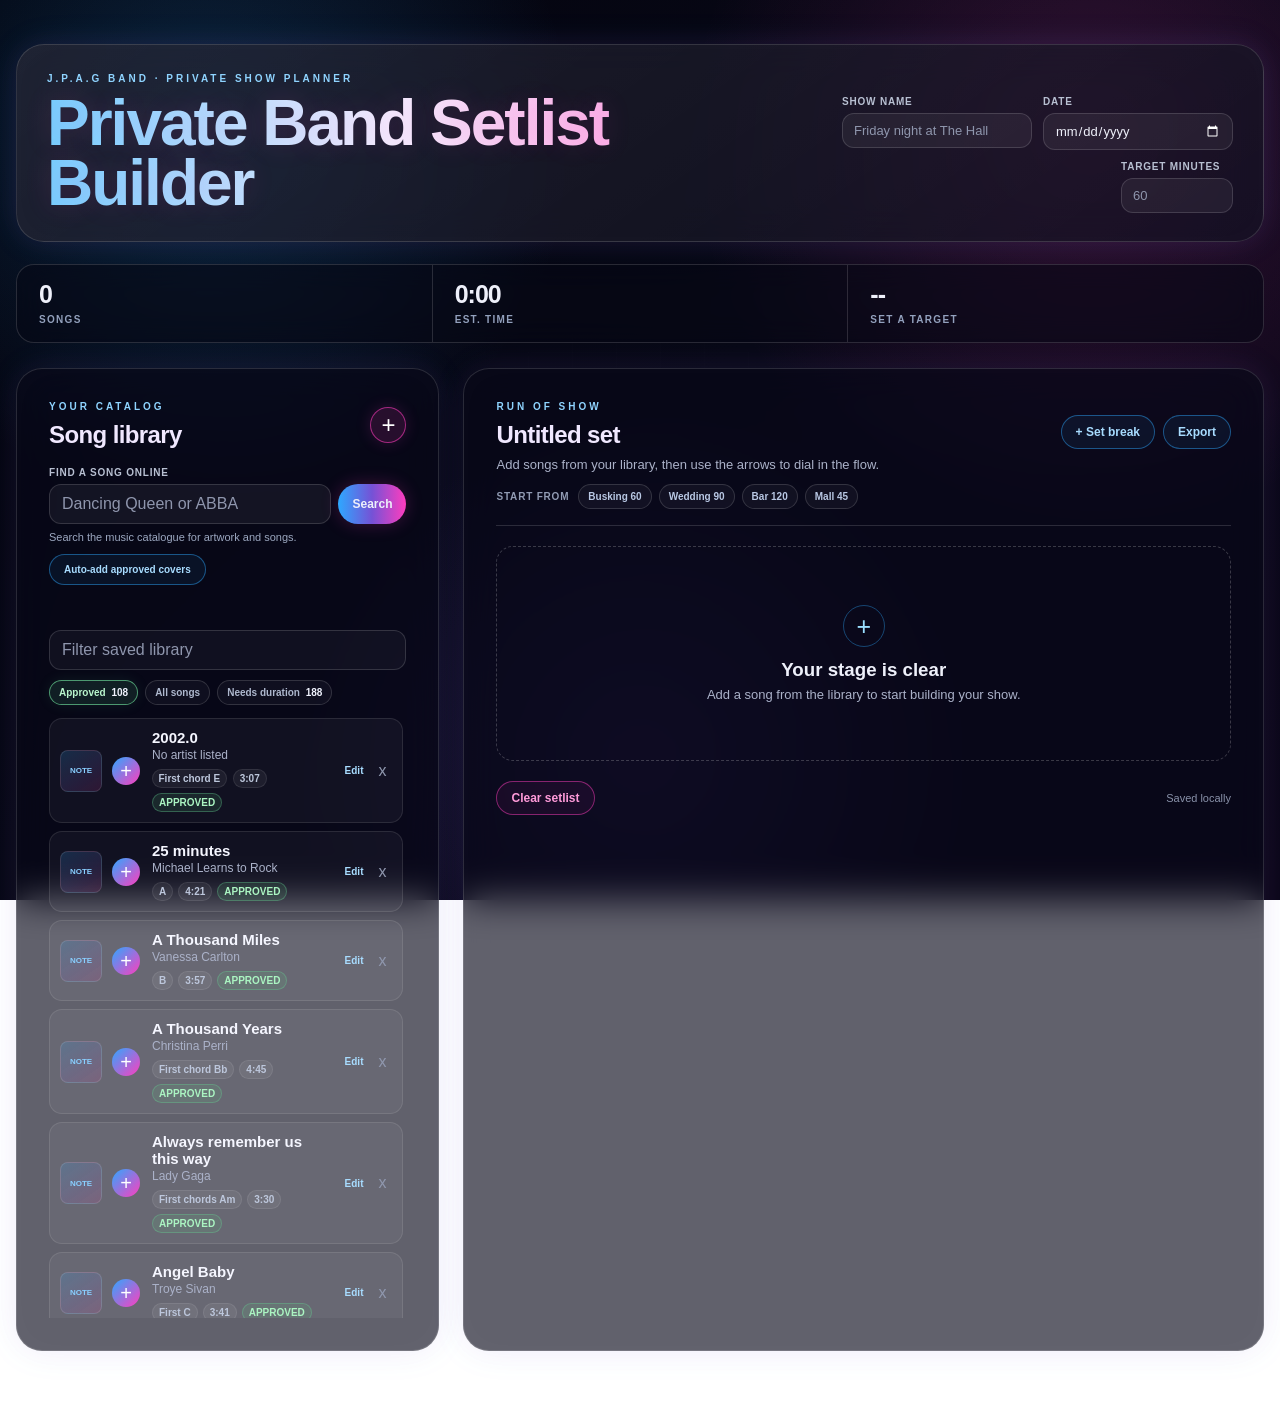
==== band-setlist.html @ da2206f4 "Add private band setlist builder" ====
<!doctype html>
<html lang="en">
  <head>
    <meta charset="UTF-8" />
    <meta name="viewport" content="width=device-width, initial-scale=1.0" />
    <meta name="theme-color" content="#11120f" />
    <title>Private Band Setlist Builder</title>
    <link rel="stylesheet" href="band-setlist.css" />
  </head>
  <body>
    <main class="app-shell">
      <header class="topbar">
        <div>
          <p class="eyebrow">J.P.A.G BAND · PRIVATE SHOW PLANNER</p>
          <h1>Private Band Setlist Builder</h1>
        </div>
        <div class="show-details">
          <label>Show name <input id="show-name" type="text" placeholder="Friday night at The Hall" /></label>
          <label>Date <input id="show-date" type="date" /></label>
          <label>Target minutes <input id="target-minutes" type="number" min="1" max="600" placeholder="60" /></label>
        </div>
      </header>

      <section class="stats" aria-label="Setlist summary">
        <div><span id="song-count">0</span><small>SONGS</small></div>
        <div><span id="total-time">0:00</span><small>EST. TIME</small></div>
        <div><span id="time-remaining">--</span><small id="time-remaining-label">TIME LEFT</small></div>
      </section>

      <div class="workspace">
        <aside class="library-panel">
          <div class="panel-heading">
            <div><p class="eyebrow">YOUR CATALOG</p><h2>Song library</h2></div>
            <button id="open-song-form" class="circle-button" title="Add a song" aria-label="Add a song">+</button>
          </div>
          <div id="song-form" class="song-form" hidden>
            <input id="song-title" type="text" placeholder="Song title *" />
            <div class="form-row">
              <input id="song-artist" type="text" placeholder="Artist" />
              <input id="song-key" type="text" placeholder="Key" maxlength="4" />
            </div>
            <div class="form-row">
              <input id="song-duration" type="text" placeholder="Duration (3:45)" inputmode="numeric" />
              <input id="song-tempo" type="number" placeholder="BPM" min="1" max="400" />
            </div>
            <input id="song-performer" type="text" placeholder="Performer (Jazz, Gerald, duet...)" />
            <textarea id="song-notes" placeholder="Notes, capo, cues..." rows="2"></textarea>
            <div class="form-actions"><button id="cancel-song" class="text-button">Cancel</button><button id="save-song" class="primary-button">Add song</button></div>
          </div>
          <form id="catalogue-search-form" class="catalogue-search" role="search">
            <label for="catalogue-search">Find a song online</label>
            <div><input id="catalogue-search" type="search" placeholder="Dancing Queen or ABBA" autocomplete="off" /><button class="primary-button" type="submit">Search</button></div>
          </form>
          <p id="catalogue-status" class="catalogue-status" aria-live="polite">Search the music catalogue for artwork and songs.</p>
          <button id="auto-artwork" class="secondary-button auto-artwork-button" type="button">Auto-add approved covers</button>
          <p id="artwork-status" class="catalogue-status" aria-live="polite"></p>
          <div id="catalogue-results" class="catalogue-results" aria-live="polite"></div>
          <div class="search-wrap"><input id="library-search" type="search" placeholder="Filter saved library" /></div>
          <div class="library-filters" aria-label="Song library filters">
            <button id="show-approved" class="filter-button is-active" aria-pressed="true">Approved <span id="approved-count"></span></button>
            <button id="show-all" class="filter-button" aria-pressed="false">All songs</button>
            <button id="show-missing-duration" class="filter-button" aria-pressed="false">Needs duration <span id="missing-duration-count"></span></button>
          </div>
          <div id="song-library" class="song-library" aria-live="polite"></div>
        </aside>

        <section class="setlist-panel">
          <div class="panel-heading setlist-heading">
            <div><p class="eyebrow">RUN OF SHOW</p><h2 id="setlist-title">Untitled set</h2></div>
            <div class="heading-actions">
              <button id="add-break" class="secondary-button">+ Set break</button>
              <button id="export-setlist" class="secondary-button">Export</button>
            </div>
          </div>
          <p class="instruction">Add songs from your library, then use the arrows to dial in the flow.</p>
          <div class="template-bar" aria-label="Show templates">
            <span>Start from</span>
            <button class="template-button" data-template="busking">Busking 60</button>
            <button class="template-button" data-template="wedding">Wedding 90</button>
            <button class="template-button" data-template="bar">Bar 120</button>
            <button class="template-button" data-template="mall">Mall 45</button>
          </div>
          <ol id="setlist" class="setlist" aria-live="polite"></ol>
          <div id="empty-setlist" class="empty-setlist">
            <div class="empty-mark">+</div>
            <h3>Your stage is clear</h3>
            <p>Add a song from the library to start building your show.</p>
          </div>
          <footer class="setlist-footer">
            <button id="clear-setlist" class="danger-button">Clear setlist</button>
            <p id="autosave-status">Saved locally</p>
          </footer>
        </section>
      </div>
    </main>
    <template id="song-card-template">
      <article class="song-card">
        <div class="song-artwork"><img alt="" hidden /><span aria-hidden="true">NOTE</span></div>
        <button class="add-song" title="Add to setlist" aria-label="Add to setlist">+</button>
        <div class="song-info"><h3></h3><p class="artist"></p><div class="song-meta"></div><button class="duration-button" hidden>Add duration</button></div>
        <div class="song-card-actions"><button class="edit-song" title="Edit song" aria-label="Edit song">Edit</button><button class="delete-song" title="Delete song" aria-label="Delete song">x</button></div>
      </article>
    </template>
    <script src="band-songs-data.js"></script>
    <script src="band-setlist.js"></script>
  </body>
</html>
---- band-setlist.css ----
:root { --bg:#060711; --surface:rgba(8,9,25,.64); --surface-soft:rgba(255,255,255,.055); --text:#eef0fa; --muted:#abb2c9; --line:rgba(255,255,255,.14); --blue:#2ea8ff; --cyan:#68cfff; --pink:#ff3dbe; --violet:#7552d6; }
* { box-sizing:border-box; }
body { min-height:100vh; margin:0; overflow-x:hidden; color:var(--text); background:radial-gradient(circle at 16% 15%,rgba(46,168,255,.2),transparent 28%),radial-gradient(circle at 85% 15%,rgba(255,61,190,.17),transparent 30%),radial-gradient(circle at 50% 84%,rgba(117,82,214,.16),transparent 34%),linear-gradient(135deg,#02030d,#080816 50%,#0c0618); background-attachment:fixed; font-family:Inter,Arial,Helvetica,sans-serif; }
body::before { position:fixed; inset:0; z-index:-1; content:""; pointer-events:none; opacity:.4; background-image:linear-gradient(rgba(255,255,255,.025) 1px,transparent 1px),linear-gradient(90deg,rgba(255,255,255,.025) 1px,transparent 1px); background-size:44px 44px; mask-image:radial-gradient(circle at center,black,transparent 75%); }
button,input,textarea { font:inherit; } button { cursor:pointer; } input,textarea { width:100%; border:1px solid var(--line); border-radius:12px; padding:10px 12px; color:var(--text); background:rgba(255,255,255,.055); outline:none; } input::placeholder,textarea::placeholder { color:#8f96ad; } input:focus,textarea:focus { border-color:var(--cyan); box-shadow:0 0 0 3px rgba(46,168,255,.14); } input[type="date"] { color-scheme:dark; }
.app-shell { width:min(1280px,calc(100% - 32px)); min-height:100vh; margin:auto; padding:44px 0 52px; }.topbar { display:flex; justify-content:space-between; align-items:end; gap:26px; padding:28px 30px; border:1px solid var(--line); border-radius:28px; background:linear-gradient(145deg,rgba(255,255,255,.09),rgba(255,255,255,.025)),var(--surface); box-shadow:0 0 34px rgba(46,168,255,.1),0 0 28px rgba(255,61,190,.07),inset 0 0 32px rgba(255,255,255,.018); backdrop-filter:blur(18px); }
.eyebrow { margin:0 0 9px; color:#8fd4ff; font-size:10px; font-weight:700; letter-spacing:3px; text-transform:uppercase; } h1,h2,h3,p { margin-top:0; } h1 { margin-bottom:0; font-size:clamp(38px,5vw,66px); line-height:.94; letter-spacing:-2px; background:linear-gradient(90deg,#73d0ff,#f2efff 49%,#ff8ad8); -webkit-background-clip:text; color:transparent; text-shadow:0 0 28px rgba(255,61,190,.14); } h2 { margin:0; color:#f0e8ff; font-size:24px; letter-spacing:-.6px; } h3 { margin-bottom:3px; }
.show-details { display:flex; flex-wrap:wrap; justify-content:end; gap:11px; } label { color:#b8c0d2; font-size:10px; font-weight:700; letter-spacing:.08em; text-transform:uppercase; } .show-details input { display:block; width:190px; margin-top:6px; padding:9px 11px; font-size:13px; font-weight:400; letter-spacing:normal; text-transform:none; } .show-details #target-minutes { width:112px; }
.stats { display:flex; margin:22px 0 25px; overflow:hidden; border:1px solid var(--line); border-radius:18px; background:rgba(7,8,21,.54); box-shadow:inset 0 0 24px rgba(255,255,255,.012); backdrop-filter:blur(14px); }.stats div { flex:1; padding:15px 22px; border-right:1px solid var(--line); }.stats div:last-child { border:0; }.stats span { display:block; font-size:25px; font-weight:800; letter-spacing:-1px; }.stats small { color:#93a1bd; font-size:10px; font-weight:700; letter-spacing:.13em; }
.workspace { display:grid; grid-template-columns:minmax(290px,.82fr) minmax(0,1.55fr); gap:24px; }.library-panel,.setlist-panel { padding:clamp(20px,3vw,32px); border:1px solid var(--line); border-radius:26px; background:var(--surface); box-shadow:0 0 36px rgba(46,168,255,.08),0 0 36px rgba(255,61,190,.06),inset 0 0 34px rgba(255,255,255,.018); backdrop-filter:blur(18px); }.panel-heading { display:flex; justify-content:space-between; align-items:center; gap:16px; margin-bottom:18px; }.circle-button { display:grid; width:36px; height:36px; place-items:center; border:1px solid rgba(255,61,190,.58); border-radius:50%; color:#fff; background:rgba(255,61,190,.13); box-shadow:0 0 16px rgba(255,61,190,.16); font-size:24px; }.circle-button:hover { background:rgba(255,61,190,.28); }
.song-form { margin-bottom:15px; padding:13px; border:1px solid rgba(46,168,255,.18); border-radius:15px; background:rgba(2,4,14,.42); }.song-form input,.song-form textarea { margin-bottom:8px; }.form-row { display:flex; gap:8px; }.form-row input { min-width:0; }.form-row input:last-child { max-width:92px; }.form-actions { display:flex; justify-content:end; gap:9px; }.primary-button,.secondary-button,.danger-button,.text-button { border:1px solid var(--line); border-radius:999px; padding:9px 14px; color:var(--text); background:transparent; font-size:12px; font-weight:700; transition:transform .2s ease,box-shadow .2s ease,border-color .2s ease; }.primary-button { border:0; background:linear-gradient(90deg,var(--blue),var(--violet),var(--pink)); box-shadow:0 0 18px rgba(255,61,190,.22); }.secondary-button { border-color:rgba(46,168,255,.45); color:#a8dcff; background:rgba(46,168,255,.07); }.danger-button { border-color:rgba(255,61,190,.48); color:#ff9bda; background:rgba(255,61,190,.06); }.text-button { border:0; color:#b8c0d2; }.primary-button:hover,.secondary-button:hover,.danger-button:hover { transform:translateY(-2px); box-shadow:0 0 20px rgba(46,168,255,.22); }
.catalogue-search { margin-bottom:7px; }.catalogue-search label { display:block; margin-bottom:6px; }.catalogue-search>div { display:flex; gap:7px; }.catalogue-search .primary-button { flex:0 0 auto; }.catalogue-status { min-height:16px; margin:0 0 9px; color:#9ca8c0; font-size:11px; }.auto-artwork-button { margin:-2px 0 7px; font-size:10px; }.catalogue-results { display:flex; flex-direction:column; gap:7px; margin-bottom:13px; }.catalogue-result { display:grid; grid-template-columns:42px 1fr auto; align-items:center; gap:9px; padding:8px; border:1px solid rgba(46,168,255,.2); border-radius:12px; background:rgba(46,168,255,.055); }.catalogue-result h3 { margin:0; font-size:13px; }.catalogue-result p { margin:2px 0 0; color:#aeb8cf; font-size:11px; }.catalogue-result button { border:1px solid rgba(255,61,190,.45); border-radius:999px; padding:6px 8px; color:#ffc0e6; background:rgba(255,61,190,.08); font-size:10px; font-weight:700; }.search-wrap { margin-bottom:12px; }.search-wrap input { background:rgba(255,255,255,.04); }.song-library { display:flex; flex-direction:column; gap:8px; max-height:600px; overflow:auto; padding-right:3px; }.song-card { display:grid; grid-template-columns:42px 30px 1fr auto; gap:10px; align-items:center; padding:10px; border:1px solid rgba(255,255,255,.1); border-radius:13px; background:rgba(255,255,255,.045); transition:border-color .2s ease,background .2s ease; }.song-card[draggable="true"] { cursor:grab; }.song-card.is-dragging { opacity:.42; }.song-card:hover { border-color:rgba(46,168,255,.48); background:rgba(46,168,255,.07); }.song-artwork { display:grid; width:42px; height:42px; place-items:center; overflow:hidden; border:1px solid rgba(255,255,255,.12); border-radius:8px; color:#89cfff; background:linear-gradient(145deg,rgba(46,168,255,.18),rgba(255,61,190,.12)); font-size:8px; font-weight:800; }.song-artwork img { width:100%; height:100%; object-fit:cover; }.song-card h3 { margin:0; color:#f5f6ff; font-size:15px; }.song-card p { margin:2px 0 0; color:var(--muted); font-size:12px; }.add-song { width:28px; height:28px; border:0; border-radius:50%; color:#fff; background:linear-gradient(135deg,var(--blue),var(--pink)); font-size:20px; line-height:1; }.song-card-actions { display:flex; align-items:center; gap:3px; }.edit-song,.delete-song { border:0; color:#9098af; background:none; }.edit-song { color:#a8dcff; font-size:10px; font-weight:700; }.delete-song:hover { color:#ff8dd2; }.song-meta,.item-tags { display:flex; flex-wrap:wrap; gap:5px; margin-top:7px; color:#bdc7dc; font-size:10px; font-weight:700; }.song-meta span,.item-tags span { padding:3px 6px; border:1px solid rgba(255,255,255,.09); border-radius:999px; background:rgba(255,255,255,.055); }
.library-filters { display:flex; flex-wrap:wrap; gap:7px; margin:-2px 0 13px; }.filter-button { border:1px solid rgba(255,255,255,.14); border-radius:999px; padding:6px 9px; color:#aeb8ce; background:rgba(255,255,255,.035); font-size:10px; font-weight:700; }.filter-button span { margin-left:3px; color:#f1f4ff; }.filter-button.is-active { border-color:rgba(105,213,149,.68); color:#b9f6cd; background:rgba(91,205,130,.12); box-shadow:0 0 14px rgba(91,205,130,.1); }.approved-tag { border-color:rgba(105,213,149,.35)!important; color:#abf5c2; background:rgba(91,205,130,.12)!important; }.duration-button { margin-top:7px; border:1px solid rgba(255,61,190,.42); border-radius:999px; padding:4px 7px; color:#ffacd9; background:rgba(255,61,190,.07); font-size:10px; font-weight:700; }
.setlist-heading { align-items:end; margin-bottom:8px; }.heading-actions { display:flex; flex-wrap:wrap; justify-content:end; gap:8px; }.instruction { margin-bottom:12px; color:var(--muted); font-size:13px; }.template-bar { display:flex; flex-wrap:wrap; align-items:center; gap:7px; margin-bottom:16px; }.template-bar span { margin-right:2px; color:#919bb3; font-size:10px; font-weight:700; letter-spacing:.08em; text-transform:uppercase; }.template-button { border:1px solid rgba(255,255,255,.14); border-radius:999px; padding:6px 9px; color:#b9c8e4; background:rgba(255,255,255,.04); font-size:10px; font-weight:700; }.template-button:hover { border-color:rgba(46,168,255,.6); color:#fff; }.setlist { margin:0; padding:0; list-style:none; border-top:1px solid rgba(255,255,255,.14); }.set-item { display:grid; grid-template-columns:42px 1fr auto; align-items:center; gap:14px; min-height:73px; padding:12px 0; border-bottom:1px solid rgba(255,255,255,.1); }.set-item[draggable="true"],.break-item[draggable="true"] { cursor:grab; }.set-item.is-dragging,.break-item.is-dragging { opacity:.42; }.set-item.is-drag-over,.break-item.is-drag-over { border-top:2px solid var(--cyan); }.track-number { color:#8fd4ff; font-size:12px; font-weight:800; text-align:center; }.set-item h3 { margin:0; color:#f7f7ff; font-size:17px; }.set-item p { margin:3px 0 0; color:var(--muted); font-size:13px; }.set-notes { color:#aeb6ca!important; font-size:11px!important; font-style:italic; }.item-actions { display:flex; align-items:center; gap:4px; }.drag-handle { padding:5px 4px; color:#9badc8; font-size:8px; font-weight:800; letter-spacing:.08em; user-select:none; }.item-actions button { width:30px; height:30px; border:1px solid rgba(255,255,255,.15); border-radius:9px; color:#cdd5e8; background:rgba(255,255,255,.04); }.item-actions button:hover { border-color:var(--cyan); color:#fff; }.item-actions .remove { color:#ff91d3; border-color:rgba(255,61,190,.3); }.break-item { display:flex; align-items:center; gap:12px; padding:12px 0; color:#cfb9e7; font-size:10px; font-weight:800; letter-spacing:.16em; }.break-item::before,.break-item::after { height:1px; flex:1; content:""; background:linear-gradient(90deg,transparent,rgba(117,82,214,.7),transparent); }.break-item button { border:0; color:#a8afc1; background:none; }.empty-setlist { margin:20px 0; padding:58px 20px; border:1px dashed rgba(255,255,255,.2); border-radius:17px; text-align:center; color:var(--muted); }.empty-setlist.is-drag-over { border-color:var(--cyan); background:rgba(46,168,255,.08); }.empty-setlist h3 { margin-bottom:6px; color:#eef0fa; }.empty-setlist p { margin-bottom:0; font-size:13px; }.empty-mark { display:grid; width:42px; height:42px; place-items:center; margin:0 auto 12px; border:1px solid rgba(46,168,255,.38); border-radius:50%; color:#9adfff; font-size:25px; }.setlist-footer { display:flex; justify-content:space-between; align-items:center; margin-top:18px; }.setlist-footer p { margin:0; color:#8992a9; font-size:11px; }.is-over { color:#ff9bda!important; }
@media (max-width:860px) { .app-shell { width:min(100% - 28px,1280px); padding-top:25px; }.topbar { align-items:start; flex-direction:column; }.show-details { justify-content:start; }.workspace { grid-template-columns:1fr; }.song-library { max-height:300px; } }
@media (max-width:560px) { .topbar,.library-panel,.setlist-panel { padding:20px; border-radius:21px; }.stats div { padding:12px 11px; }.stats span { font-size:20px; }.setlist-heading { align-items:start; flex-direction:column; }.heading-actions { justify-content:start; }.show-details input { width:min(100%,230px); }.set-item { grid-template-columns:31px 1fr; }.item-actions { grid-column:2; }.setlist-footer { align-items:start; flex-direction:column; gap:13px; } }
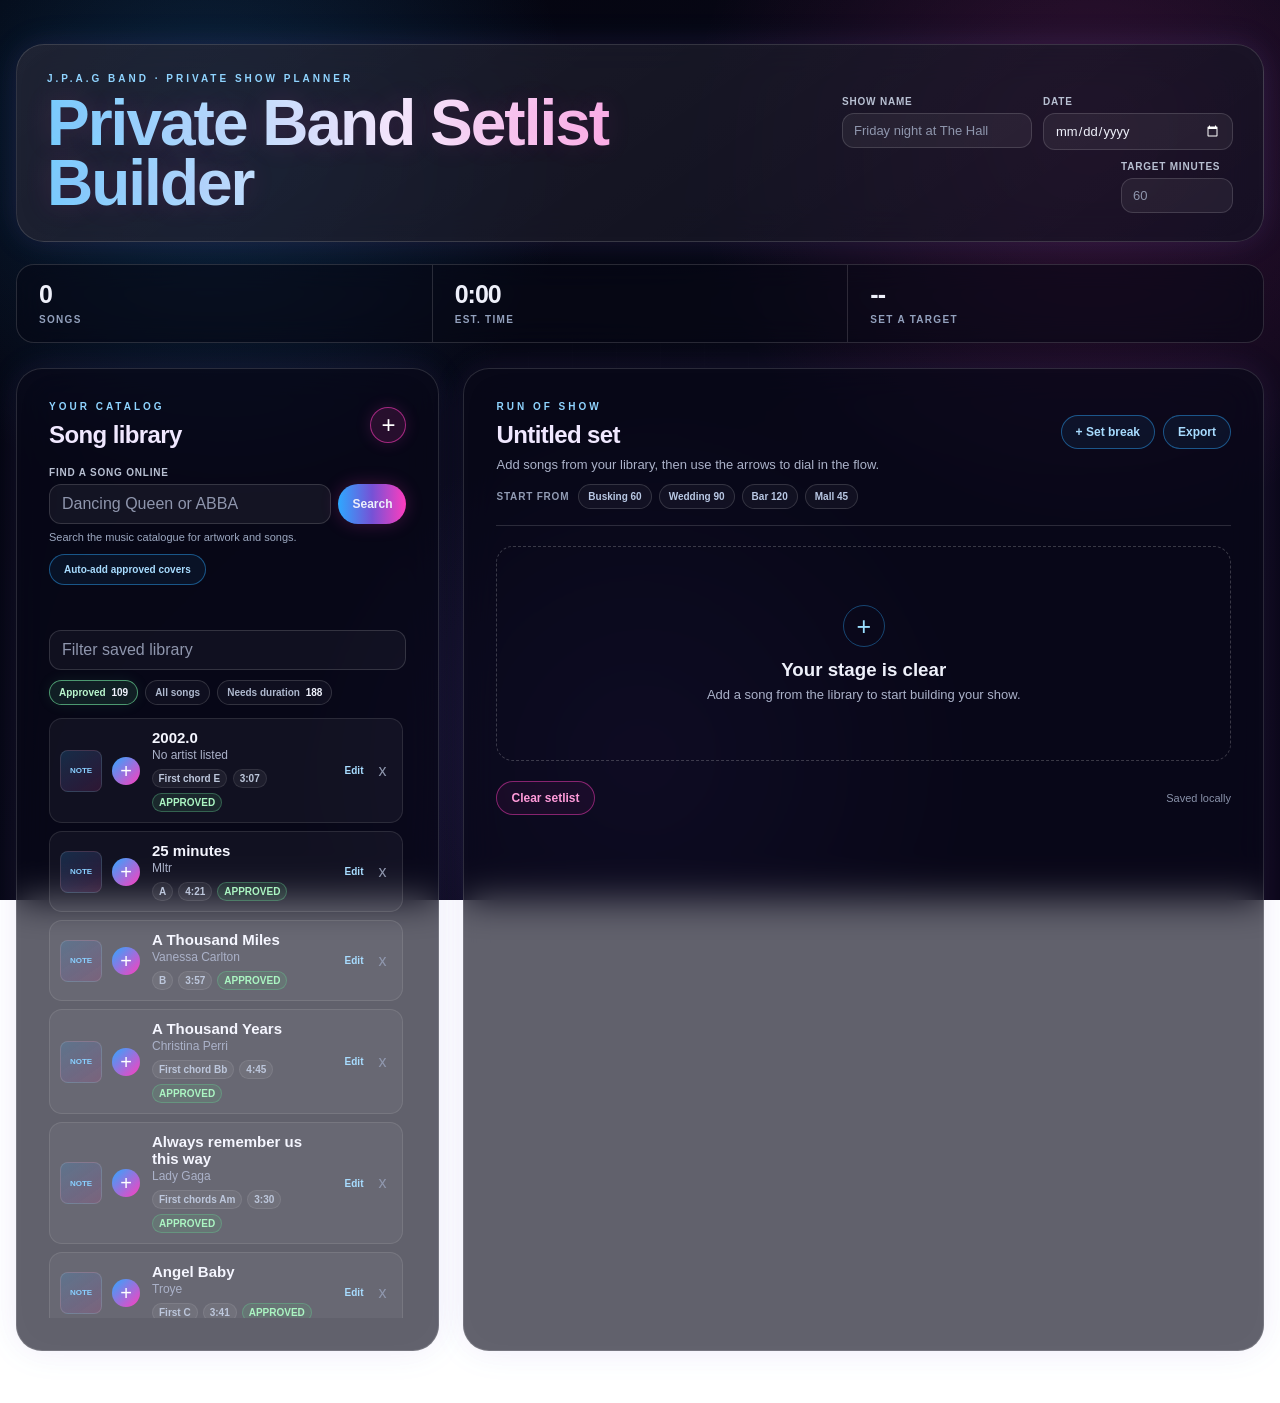
==== commit b4709ca4: "Add song review statuses and approval" ====
--- a/band-setlist.html
+++ b/band-setlist.html
@@ -98,7 +98,7 @@
         <div class="song-artwork"><img alt="" hidden /><span aria-hidden="true">NOTE</span></div>
         <button class="add-song" title="Add to setlist" aria-label="Add to setlist">+</button>
         <div class="song-info"><h3></h3><p class="artist"></p><div class="song-meta"></div><button class="duration-button" hidden>Add duration</button></div>
-        <div class="song-card-actions"><button class="edit-song" title="Edit song" aria-label="Edit song">Edit</button><button class="delete-song" title="Delete song" aria-label="Delete song">x</button></div>
+        <div class="song-card-actions"><button class="approve-song" title="Move to approved songs" hidden>Approve</button><button class="edit-song" title="Edit song" aria-label="Edit song">Edit</button><button class="delete-song" title="Delete song" aria-label="Delete song">x</button></div>
       </article>
     </template>
     <script src="band-songs-data.js"></script>
--- a/band-setlist.css
+++ b/band-setlist.css
@@ -9,7 +9,7 @@
 .stats { display:flex; margin:22px 0 25px; overflow:hidden; border:1px solid var(--line); border-radius:18px; background:rgba(7,8,21,.54); box-shadow:inset 0 0 24px rgba(255,255,255,.012); backdrop-filter:blur(14px); }.stats div { flex:1; padding:15px 22px; border-right:1px solid var(--line); }.stats div:last-child { border:0; }.stats span { display:block; font-size:25px; font-weight:800; letter-spacing:-1px; }.stats small { color:#93a1bd; font-size:10px; font-weight:700; letter-spacing:.13em; }
 .workspace { display:grid; grid-template-columns:minmax(290px,.82fr) minmax(0,1.55fr); gap:24px; }.library-panel,.setlist-panel { padding:clamp(20px,3vw,32px); border:1px solid var(--line); border-radius:26px; background:var(--surface); box-shadow:0 0 36px rgba(46,168,255,.08),0 0 36px rgba(255,61,190,.06),inset 0 0 34px rgba(255,255,255,.018); backdrop-filter:blur(18px); }.panel-heading { display:flex; justify-content:space-between; align-items:center; gap:16px; margin-bottom:18px; }.circle-button { display:grid; width:36px; height:36px; place-items:center; border:1px solid rgba(255,61,190,.58); border-radius:50%; color:#fff; background:rgba(255,61,190,.13); box-shadow:0 0 16px rgba(255,61,190,.16); font-size:24px; }.circle-button:hover { background:rgba(255,61,190,.28); }
 .song-form { margin-bottom:15px; padding:13px; border:1px solid rgba(46,168,255,.18); border-radius:15px; background:rgba(2,4,14,.42); }.song-form input,.song-form textarea { margin-bottom:8px; }.form-row { display:flex; gap:8px; }.form-row input { min-width:0; }.form-row input:last-child { max-width:92px; }.form-actions { display:flex; justify-content:end; gap:9px; }.primary-button,.secondary-button,.danger-button,.text-button { border:1px solid var(--line); border-radius:999px; padding:9px 14px; color:var(--text); background:transparent; font-size:12px; font-weight:700; transition:transform .2s ease,box-shadow .2s ease,border-color .2s ease; }.primary-button { border:0; background:linear-gradient(90deg,var(--blue),var(--violet),var(--pink)); box-shadow:0 0 18px rgba(255,61,190,.22); }.secondary-button { border-color:rgba(46,168,255,.45); color:#a8dcff; background:rgba(46,168,255,.07); }.danger-button { border-color:rgba(255,61,190,.48); color:#ff9bda; background:rgba(255,61,190,.06); }.text-button { border:0; color:#b8c0d2; }.primary-button:hover,.secondary-button:hover,.danger-button:hover { transform:translateY(-2px); box-shadow:0 0 20px rgba(46,168,255,.22); }
-.catalogue-search { margin-bottom:7px; }.catalogue-search label { display:block; margin-bottom:6px; }.catalogue-search>div { display:flex; gap:7px; }.catalogue-search .primary-button { flex:0 0 auto; }.catalogue-status { min-height:16px; margin:0 0 9px; color:#9ca8c0; font-size:11px; }.auto-artwork-button { margin:-2px 0 7px; font-size:10px; }.catalogue-results { display:flex; flex-direction:column; gap:7px; margin-bottom:13px; }.catalogue-result { display:grid; grid-template-columns:42px 1fr auto; align-items:center; gap:9px; padding:8px; border:1px solid rgba(46,168,255,.2); border-radius:12px; background:rgba(46,168,255,.055); }.catalogue-result h3 { margin:0; font-size:13px; }.catalogue-result p { margin:2px 0 0; color:#aeb8cf; font-size:11px; }.catalogue-result button { border:1px solid rgba(255,61,190,.45); border-radius:999px; padding:6px 8px; color:#ffc0e6; background:rgba(255,61,190,.08); font-size:10px; font-weight:700; }.search-wrap { margin-bottom:12px; }.search-wrap input { background:rgba(255,255,255,.04); }.song-library { display:flex; flex-direction:column; gap:8px; max-height:600px; overflow:auto; padding-right:3px; }.song-card { display:grid; grid-template-columns:42px 30px 1fr auto; gap:10px; align-items:center; padding:10px; border:1px solid rgba(255,255,255,.1); border-radius:13px; background:rgba(255,255,255,.045); transition:border-color .2s ease,background .2s ease; }.song-card[draggable="true"] { cursor:grab; }.song-card.is-dragging { opacity:.42; }.song-card:hover { border-color:rgba(46,168,255,.48); background:rgba(46,168,255,.07); }.song-artwork { display:grid; width:42px; height:42px; place-items:center; overflow:hidden; border:1px solid rgba(255,255,255,.12); border-radius:8px; color:#89cfff; background:linear-gradient(145deg,rgba(46,168,255,.18),rgba(255,61,190,.12)); font-size:8px; font-weight:800; }.song-artwork img { width:100%; height:100%; object-fit:cover; }.song-card h3 { margin:0; color:#f5f6ff; font-size:15px; }.song-card p { margin:2px 0 0; color:var(--muted); font-size:12px; }.add-song { width:28px; height:28px; border:0; border-radius:50%; color:#fff; background:linear-gradient(135deg,var(--blue),var(--pink)); font-size:20px; line-height:1; }.song-card-actions { display:flex; align-items:center; gap:3px; }.edit-song,.delete-song { border:0; color:#9098af; background:none; }.edit-song { color:#a8dcff; font-size:10px; font-weight:700; }.delete-song:hover { color:#ff8dd2; }.song-meta,.item-tags { display:flex; flex-wrap:wrap; gap:5px; margin-top:7px; color:#bdc7dc; font-size:10px; font-weight:700; }.song-meta span,.item-tags span { padding:3px 6px; border:1px solid rgba(255,255,255,.09); border-radius:999px; background:rgba(255,255,255,.055); }
+.catalogue-search { margin-bottom:7px; }.catalogue-search label { display:block; margin-bottom:6px; }.catalogue-search>div { display:flex; gap:7px; }.catalogue-search .primary-button { flex:0 0 auto; }.catalogue-status { min-height:16px; margin:0 0 9px; color:#9ca8c0; font-size:11px; }.auto-artwork-button { margin:-2px 0 7px; font-size:10px; }.catalogue-results { display:flex; flex-direction:column; gap:7px; margin-bottom:13px; }.catalogue-result { display:grid; grid-template-columns:42px 1fr auto; align-items:center; gap:9px; padding:8px; border:1px solid rgba(46,168,255,.2); border-radius:12px; background:rgba(46,168,255,.055); }.catalogue-result h3 { margin:0; font-size:13px; }.catalogue-result p { margin:2px 0 0; color:#aeb8cf; font-size:11px; }.catalogue-result button { border:1px solid rgba(255,61,190,.45); border-radius:999px; padding:6px 8px; color:#ffc0e6; background:rgba(255,61,190,.08); font-size:10px; font-weight:700; }.search-wrap { margin-bottom:12px; }.search-wrap input { background:rgba(255,255,255,.04); }.song-library { display:flex; flex-direction:column; gap:8px; max-height:600px; overflow:auto; padding-right:3px; }.song-card { display:grid; grid-template-columns:42px 30px 1fr auto; gap:10px; align-items:center; padding:10px; border:1px solid rgba(255,255,255,.1); border-radius:13px; background:rgba(255,255,255,.045); transition:border-color .2s ease,background .2s ease; }.song-card[draggable="true"] { cursor:grab; }.song-card.is-dragging { opacity:.42; }.song-card:hover { border-color:rgba(46,168,255,.48); background:rgba(46,168,255,.07); }.song-artwork { display:grid; width:42px; height:42px; place-items:center; overflow:hidden; border:1px solid rgba(255,255,255,.12); border-radius:8px; color:#89cfff; background:linear-gradient(145deg,rgba(46,168,255,.18),rgba(255,61,190,.12)); font-size:8px; font-weight:800; }.song-artwork img { width:100%; height:100%; object-fit:cover; }.song-card h3 { margin:0; color:#f5f6ff; font-size:15px; }.song-card p { margin:2px 0 0; color:var(--muted); font-size:12px; }.add-song { width:28px; height:28px; border:0; border-radius:50%; color:#fff; background:linear-gradient(135deg,var(--blue),var(--pink)); font-size:20px; line-height:1; }.song-card-actions { display:flex; align-items:center; gap:3px; }.approve-song,.edit-song,.delete-song { border:0; color:#9098af; background:none; }.approve-song { border:1px solid rgba(105,213,149,.48); border-radius:999px; padding:4px 6px; color:#b9f6cd; background:rgba(91,205,130,.1); font-size:9px; font-weight:700; }.edit-song { color:#a8dcff; font-size:10px; font-weight:700; }.delete-song:hover { color:#ff8dd2; }.yellow-tag { border-color:rgba(255,226,106,.42)!important; color:#ffe98b; background:rgba(255,226,106,.1)!important; }.orange-tag { border-color:rgba(255,167,89,.48)!important; color:#ffc285; background:rgba(255,145,65,.1)!important; }.song-meta,.item-tags { display:flex; flex-wrap:wrap; gap:5px; margin-top:7px; color:#bdc7dc; font-size:10px; font-weight:700; }.song-meta span,.item-tags span { padding:3px 6px; border:1px solid rgba(255,255,255,.09); border-radius:999px; background:rgba(255,255,255,.055); }
 .library-filters { display:flex; flex-wrap:wrap; gap:7px; margin:-2px 0 13px; }.filter-button { border:1px solid rgba(255,255,255,.14); border-radius:999px; padding:6px 9px; color:#aeb8ce; background:rgba(255,255,255,.035); font-size:10px; font-weight:700; }.filter-button span { margin-left:3px; color:#f1f4ff; }.filter-button.is-active { border-color:rgba(105,213,149,.68); color:#b9f6cd; background:rgba(91,205,130,.12); box-shadow:0 0 14px rgba(91,205,130,.1); }.approved-tag { border-color:rgba(105,213,149,.35)!important; color:#abf5c2; background:rgba(91,205,130,.12)!important; }.duration-button { margin-top:7px; border:1px solid rgba(255,61,190,.42); border-radius:999px; padding:4px 7px; color:#ffacd9; background:rgba(255,61,190,.07); font-size:10px; font-weight:700; }
 .setlist-heading { align-items:end; margin-bottom:8px; }.heading-actions { display:flex; flex-wrap:wrap; justify-content:end; gap:8px; }.instruction { margin-bottom:12px; color:var(--muted); font-size:13px; }.template-bar { display:flex; flex-wrap:wrap; align-items:center; gap:7px; margin-bottom:16px; }.template-bar span { margin-right:2px; color:#919bb3; font-size:10px; font-weight:700; letter-spacing:.08em; text-transform:uppercase; }.template-button { border:1px solid rgba(255,255,255,.14); border-radius:999px; padding:6px 9px; color:#b9c8e4; background:rgba(255,255,255,.04); font-size:10px; font-weight:700; }.template-button:hover { border-color:rgba(46,168,255,.6); color:#fff; }.setlist { margin:0; padding:0; list-style:none; border-top:1px solid rgba(255,255,255,.14); }.set-item { display:grid; grid-template-columns:42px 1fr auto; align-items:center; gap:14px; min-height:73px; padding:12px 0; border-bottom:1px solid rgba(255,255,255,.1); }.set-item[draggable="true"],.break-item[draggable="true"] { cursor:grab; }.set-item.is-dragging,.break-item.is-dragging { opacity:.42; }.set-item.is-drag-over,.break-item.is-drag-over { border-top:2px solid var(--cyan); }.track-number { color:#8fd4ff; font-size:12px; font-weight:800; text-align:center; }.set-item h3 { margin:0; color:#f7f7ff; font-size:17px; }.set-item p { margin:3px 0 0; color:var(--muted); font-size:13px; }.set-notes { color:#aeb6ca!important; font-size:11px!important; font-style:italic; }.item-actions { display:flex; align-items:center; gap:4px; }.drag-handle { padding:5px 4px; color:#9badc8; font-size:8px; font-weight:800; letter-spacing:.08em; user-select:none; }.item-actions button { width:30px; height:30px; border:1px solid rgba(255,255,255,.15); border-radius:9px; color:#cdd5e8; background:rgba(255,255,255,.04); }.item-actions button:hover { border-color:var(--cyan); color:#fff; }.item-actions .remove { color:#ff91d3; border-color:rgba(255,61,190,.3); }.break-item { display:flex; align-items:center; gap:12px; padding:12px 0; color:#cfb9e7; font-size:10px; font-weight:800; letter-spacing:.16em; }.break-item::before,.break-item::after { height:1px; flex:1; content:""; background:linear-gradient(90deg,transparent,rgba(117,82,214,.7),transparent); }.break-item button { border:0; color:#a8afc1; background:none; }.empty-setlist { margin:20px 0; padding:58px 20px; border:1px dashed rgba(255,255,255,.2); border-radius:17px; text-align:center; color:var(--muted); }.empty-setlist.is-drag-over { border-color:var(--cyan); background:rgba(46,168,255,.08); }.empty-setlist h3 { margin-bottom:6px; color:#eef0fa; }.empty-setlist p { margin-bottom:0; font-size:13px; }.empty-mark { display:grid; width:42px; height:42px; place-items:center; margin:0 auto 12px; border:1px solid rgba(46,168,255,.38); border-radius:50%; color:#9adfff; font-size:25px; }.setlist-footer { display:flex; justify-content:space-between; align-items:center; margin-top:18px; }.setlist-footer p { margin:0; color:#8992a9; font-size:11px; }.is-over { color:#ff9bda!important; }
 @media (max-width:860px) { .app-shell { width:min(100% - 28px,1280px); padding-top:25px; }.topbar { align-items:start; flex-direction:column; }.show-details { justify-content:start; }.workspace { grid-template-columns:1fr; }.song-library { max-height:300px; } }
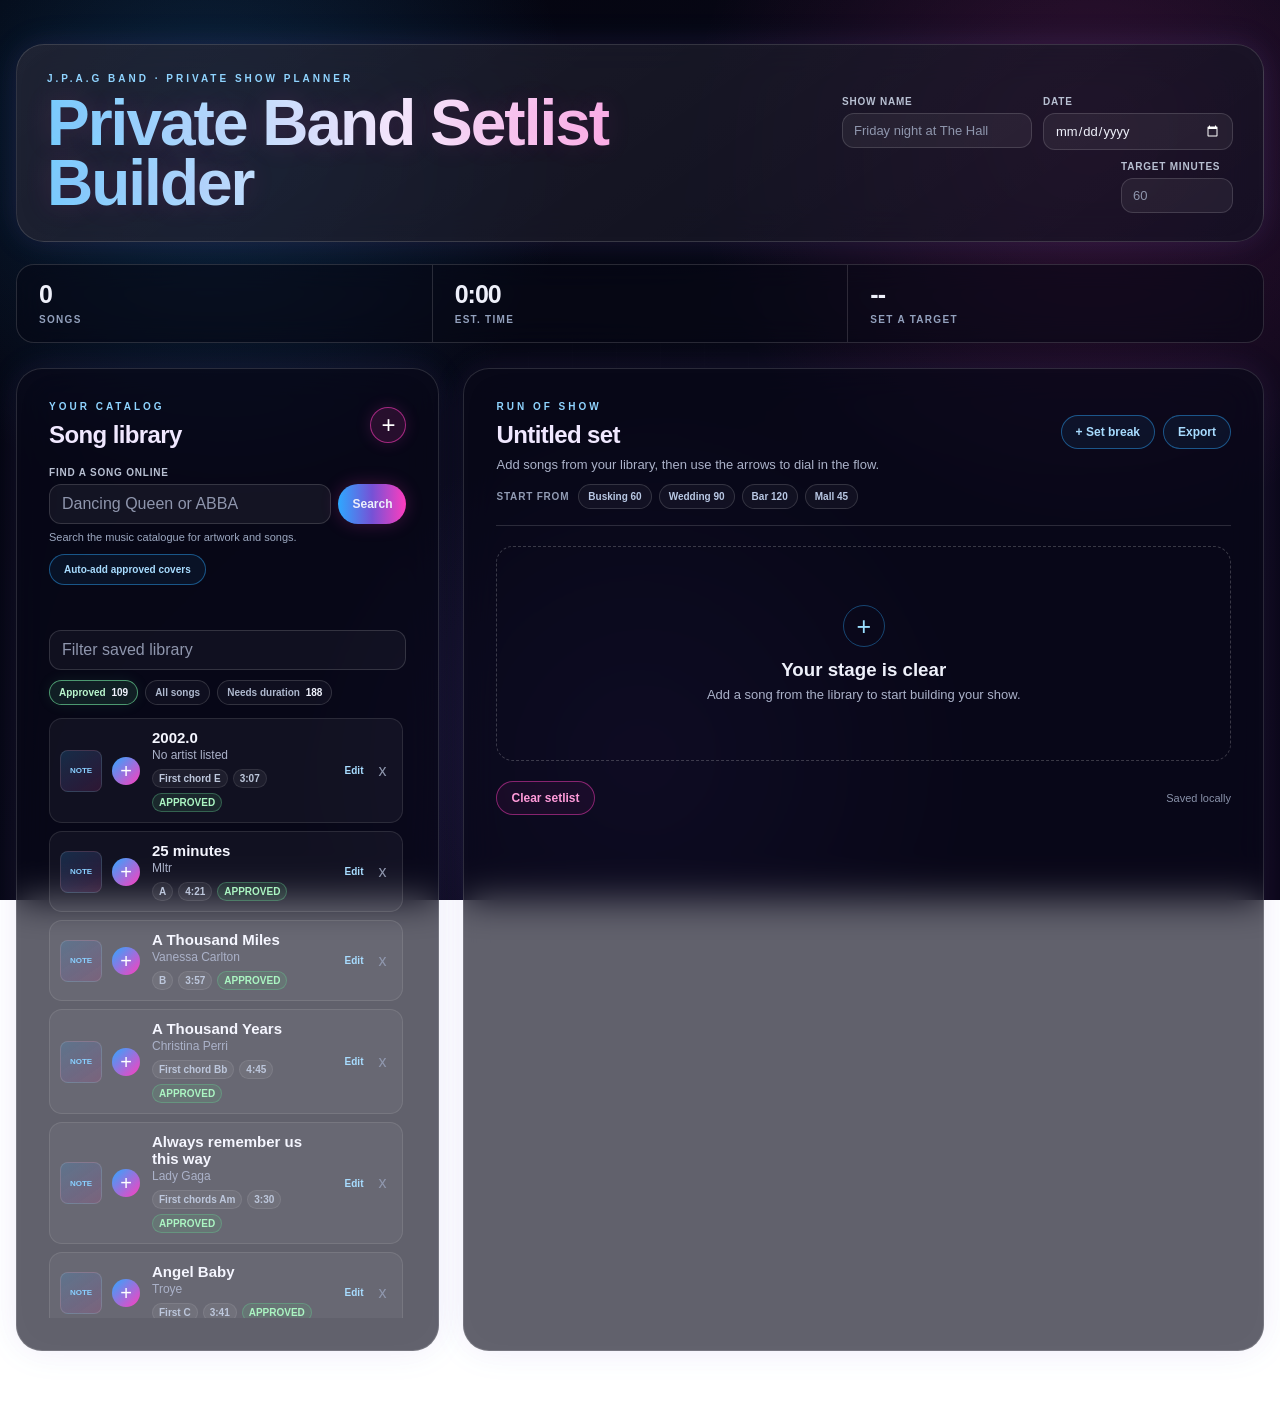
==== commit de9ccd9f: "Add review status actions" ====
--- a/band-setlist.html
+++ b/band-setlist.html
@@ -98,7 +98,7 @@
         <div class="song-artwork"><img alt="" hidden /><span aria-hidden="true">NOTE</span></div>
         <button class="add-song" title="Add to setlist" aria-label="Add to setlist">+</button>
         <div class="song-info"><h3></h3><p class="artist"></p><div class="song-meta"></div><button class="duration-button" hidden>Add duration</button></div>
-        <div class="song-card-actions"><button class="approve-song" title="Move to approved songs" hidden>Approve</button><button class="edit-song" title="Edit song" aria-label="Edit song">Edit</button><button class="delete-song" title="Delete song" aria-label="Delete song">x</button></div>
+        <div class="song-card-actions"><button class="approve-song" title="Move to approved songs" hidden>Approve</button><button class="review-yellow" title="Mark for yellow review" hidden>Yellow</button><button class="review-orange" title="Mark for orange review" hidden>Orange</button><button class="edit-song" title="Edit song" aria-label="Edit song">Edit</button><button class="delete-song" title="Delete song" aria-label="Delete song">x</button></div>
       </article>
     </template>
     <script src="band-songs-data.js"></script>
--- a/band-setlist.css
+++ b/band-setlist.css
@@ -9,7 +9,7 @@
 .stats { display:flex; margin:22px 0 25px; overflow:hidden; border:1px solid var(--line); border-radius:18px; background:rgba(7,8,21,.54); box-shadow:inset 0 0 24px rgba(255,255,255,.012); backdrop-filter:blur(14px); }.stats div { flex:1; padding:15px 22px; border-right:1px solid var(--line); }.stats div:last-child { border:0; }.stats span { display:block; font-size:25px; font-weight:800; letter-spacing:-1px; }.stats small { color:#93a1bd; font-size:10px; font-weight:700; letter-spacing:.13em; }
 .workspace { display:grid; grid-template-columns:minmax(290px,.82fr) minmax(0,1.55fr); gap:24px; }.library-panel,.setlist-panel { padding:clamp(20px,3vw,32px); border:1px solid var(--line); border-radius:26px; background:var(--surface); box-shadow:0 0 36px rgba(46,168,255,.08),0 0 36px rgba(255,61,190,.06),inset 0 0 34px rgba(255,255,255,.018); backdrop-filter:blur(18px); }.panel-heading { display:flex; justify-content:space-between; align-items:center; gap:16px; margin-bottom:18px; }.circle-button { display:grid; width:36px; height:36px; place-items:center; border:1px solid rgba(255,61,190,.58); border-radius:50%; color:#fff; background:rgba(255,61,190,.13); box-shadow:0 0 16px rgba(255,61,190,.16); font-size:24px; }.circle-button:hover { background:rgba(255,61,190,.28); }
 .song-form { margin-bottom:15px; padding:13px; border:1px solid rgba(46,168,255,.18); border-radius:15px; background:rgba(2,4,14,.42); }.song-form input,.song-form textarea { margin-bottom:8px; }.form-row { display:flex; gap:8px; }.form-row input { min-width:0; }.form-row input:last-child { max-width:92px; }.form-actions { display:flex; justify-content:end; gap:9px; }.primary-button,.secondary-button,.danger-button,.text-button { border:1px solid var(--line); border-radius:999px; padding:9px 14px; color:var(--text); background:transparent; font-size:12px; font-weight:700; transition:transform .2s ease,box-shadow .2s ease,border-color .2s ease; }.primary-button { border:0; background:linear-gradient(90deg,var(--blue),var(--violet),var(--pink)); box-shadow:0 0 18px rgba(255,61,190,.22); }.secondary-button { border-color:rgba(46,168,255,.45); color:#a8dcff; background:rgba(46,168,255,.07); }.danger-button { border-color:rgba(255,61,190,.48); color:#ff9bda; background:rgba(255,61,190,.06); }.text-button { border:0; color:#b8c0d2; }.primary-button:hover,.secondary-button:hover,.danger-button:hover { transform:translateY(-2px); box-shadow:0 0 20px rgba(46,168,255,.22); }
-.catalogue-search { margin-bottom:7px; }.catalogue-search label { display:block; margin-bottom:6px; }.catalogue-search>div { display:flex; gap:7px; }.catalogue-search .primary-button { flex:0 0 auto; }.catalogue-status { min-height:16px; margin:0 0 9px; color:#9ca8c0; font-size:11px; }.auto-artwork-button { margin:-2px 0 7px; font-size:10px; }.catalogue-results { display:flex; flex-direction:column; gap:7px; margin-bottom:13px; }.catalogue-result { display:grid; grid-template-columns:42px 1fr auto; align-items:center; gap:9px; padding:8px; border:1px solid rgba(46,168,255,.2); border-radius:12px; background:rgba(46,168,255,.055); }.catalogue-result h3 { margin:0; font-size:13px; }.catalogue-result p { margin:2px 0 0; color:#aeb8cf; font-size:11px; }.catalogue-result button { border:1px solid rgba(255,61,190,.45); border-radius:999px; padding:6px 8px; color:#ffc0e6; background:rgba(255,61,190,.08); font-size:10px; font-weight:700; }.search-wrap { margin-bottom:12px; }.search-wrap input { background:rgba(255,255,255,.04); }.song-library { display:flex; flex-direction:column; gap:8px; max-height:600px; overflow:auto; padding-right:3px; }.song-card { display:grid; grid-template-columns:42px 30px 1fr auto; gap:10px; align-items:center; padding:10px; border:1px solid rgba(255,255,255,.1); border-radius:13px; background:rgba(255,255,255,.045); transition:border-color .2s ease,background .2s ease; }.song-card[draggable="true"] { cursor:grab; }.song-card.is-dragging { opacity:.42; }.song-card:hover { border-color:rgba(46,168,255,.48); background:rgba(46,168,255,.07); }.song-artwork { display:grid; width:42px; height:42px; place-items:center; overflow:hidden; border:1px solid rgba(255,255,255,.12); border-radius:8px; color:#89cfff; background:linear-gradient(145deg,rgba(46,168,255,.18),rgba(255,61,190,.12)); font-size:8px; font-weight:800; }.song-artwork img { width:100%; height:100%; object-fit:cover; }.song-card h3 { margin:0; color:#f5f6ff; font-size:15px; }.song-card p { margin:2px 0 0; color:var(--muted); font-size:12px; }.add-song { width:28px; height:28px; border:0; border-radius:50%; color:#fff; background:linear-gradient(135deg,var(--blue),var(--pink)); font-size:20px; line-height:1; }.song-card-actions { display:flex; align-items:center; gap:3px; }.approve-song,.edit-song,.delete-song { border:0; color:#9098af; background:none; }.approve-song { border:1px solid rgba(105,213,149,.48); border-radius:999px; padding:4px 6px; color:#b9f6cd; background:rgba(91,205,130,.1); font-size:9px; font-weight:700; }.edit-song { color:#a8dcff; font-size:10px; font-weight:700; }.delete-song:hover { color:#ff8dd2; }.yellow-tag { border-color:rgba(255,226,106,.42)!important; color:#ffe98b; background:rgba(255,226,106,.1)!important; }.orange-tag { border-color:rgba(255,167,89,.48)!important; color:#ffc285; background:rgba(255,145,65,.1)!important; }.song-meta,.item-tags { display:flex; flex-wrap:wrap; gap:5px; margin-top:7px; color:#bdc7dc; font-size:10px; font-weight:700; }.song-meta span,.item-tags span { padding:3px 6px; border:1px solid rgba(255,255,255,.09); border-radius:999px; background:rgba(255,255,255,.055); }
+.catalogue-search { margin-bottom:7px; }.catalogue-search label { display:block; margin-bottom:6px; }.catalogue-search>div { display:flex; gap:7px; }.catalogue-search .primary-button { flex:0 0 auto; }.catalogue-status { min-height:16px; margin:0 0 9px; color:#9ca8c0; font-size:11px; }.auto-artwork-button { margin:-2px 0 7px; font-size:10px; }.catalogue-results { display:flex; flex-direction:column; gap:7px; margin-bottom:13px; }.catalogue-result { display:grid; grid-template-columns:42px 1fr auto; align-items:center; gap:9px; padding:8px; border:1px solid rgba(46,168,255,.2); border-radius:12px; background:rgba(46,168,255,.055); }.catalogue-result h3 { margin:0; font-size:13px; }.catalogue-result p { margin:2px 0 0; color:#aeb8cf; font-size:11px; }.catalogue-result button { border:1px solid rgba(255,61,190,.45); border-radius:999px; padding:6px 8px; color:#ffc0e6; background:rgba(255,61,190,.08); font-size:10px; font-weight:700; }.search-wrap { margin-bottom:12px; }.search-wrap input { background:rgba(255,255,255,.04); }.song-library { display:flex; flex-direction:column; gap:8px; max-height:600px; overflow:auto; padding-right:3px; }.song-card { display:grid; grid-template-columns:42px 30px 1fr auto; gap:10px; align-items:center; padding:10px; border:1px solid rgba(255,255,255,.1); border-radius:13px; background:rgba(255,255,255,.045); transition:border-color .2s ease,background .2s ease; }.song-card[draggable="true"] { cursor:grab; }.song-card.is-dragging { opacity:.42; }.song-card:hover { border-color:rgba(46,168,255,.48); background:rgba(46,168,255,.07); }.song-artwork { display:grid; width:42px; height:42px; place-items:center; overflow:hidden; border:1px solid rgba(255,255,255,.12); border-radius:8px; color:#89cfff; background:linear-gradient(145deg,rgba(46,168,255,.18),rgba(255,61,190,.12)); font-size:8px; font-weight:800; }.song-artwork img { width:100%; height:100%; object-fit:cover; }.song-card h3 { margin:0; color:#f5f6ff; font-size:15px; }.song-card p { margin:2px 0 0; color:var(--muted); font-size:12px; }.add-song { width:28px; height:28px; border:0; border-radius:50%; color:#fff; background:linear-gradient(135deg,var(--blue),var(--pink)); font-size:20px; line-height:1; }.song-card-actions { display:flex; align-items:center; gap:3px; }.approve-song,.review-yellow,.review-orange,.edit-song,.delete-song { border:0; color:#9098af; background:none; }.approve-song,.review-yellow,.review-orange { border-radius:999px; padding:4px 6px; font-size:9px; font-weight:700; }.approve-song { border:1px solid rgba(105,213,149,.48); color:#b9f6cd; background:rgba(91,205,130,.1); }.review-yellow { border:1px solid rgba(255,226,106,.42); color:#ffe98b; background:rgba(255,226,106,.1); }.review-orange { border:1px solid rgba(255,167,89,.48); color:#ffc285; background:rgba(255,145,65,.1); }.edit-song { color:#a8dcff; font-size:10px; font-weight:700; }.delete-song:hover { color:#ff8dd2; }.yellow-tag { border-color:rgba(255,226,106,.42)!important; color:#ffe98b; background:rgba(255,226,106,.1)!important; }.orange-tag { border-color:rgba(255,167,89,.48)!important; color:#ffc285; background:rgba(255,145,65,.1)!important; }.song-meta,.item-tags { display:flex; flex-wrap:wrap; gap:5px; margin-top:7px; color:#bdc7dc; font-size:10px; font-weight:700; }.song-meta span,.item-tags span { padding:3px 6px; border:1px solid rgba(255,255,255,.09); border-radius:999px; background:rgba(255,255,255,.055); }
 .library-filters { display:flex; flex-wrap:wrap; gap:7px; margin:-2px 0 13px; }.filter-button { border:1px solid rgba(255,255,255,.14); border-radius:999px; padding:6px 9px; color:#aeb8ce; background:rgba(255,255,255,.035); font-size:10px; font-weight:700; }.filter-button span { margin-left:3px; color:#f1f4ff; }.filter-button.is-active { border-color:rgba(105,213,149,.68); color:#b9f6cd; background:rgba(91,205,130,.12); box-shadow:0 0 14px rgba(91,205,130,.1); }.approved-tag { border-color:rgba(105,213,149,.35)!important; color:#abf5c2; background:rgba(91,205,130,.12)!important; }.duration-button { margin-top:7px; border:1px solid rgba(255,61,190,.42); border-radius:999px; padding:4px 7px; color:#ffacd9; background:rgba(255,61,190,.07); font-size:10px; font-weight:700; }
 .setlist-heading { align-items:end; margin-bottom:8px; }.heading-actions { display:flex; flex-wrap:wrap; justify-content:end; gap:8px; }.instruction { margin-bottom:12px; color:var(--muted); font-size:13px; }.template-bar { display:flex; flex-wrap:wrap; align-items:center; gap:7px; margin-bottom:16px; }.template-bar span { margin-right:2px; color:#919bb3; font-size:10px; font-weight:700; letter-spacing:.08em; text-transform:uppercase; }.template-button { border:1px solid rgba(255,255,255,.14); border-radius:999px; padding:6px 9px; color:#b9c8e4; background:rgba(255,255,255,.04); font-size:10px; font-weight:700; }.template-button:hover { border-color:rgba(46,168,255,.6); color:#fff; }.setlist { margin:0; padding:0; list-style:none; border-top:1px solid rgba(255,255,255,.14); }.set-item { display:grid; grid-template-columns:42px 1fr auto; align-items:center; gap:14px; min-height:73px; padding:12px 0; border-bottom:1px solid rgba(255,255,255,.1); }.set-item[draggable="true"],.break-item[draggable="true"] { cursor:grab; }.set-item.is-dragging,.break-item.is-dragging { opacity:.42; }.set-item.is-drag-over,.break-item.is-drag-over { border-top:2px solid var(--cyan); }.track-number { color:#8fd4ff; font-size:12px; font-weight:800; text-align:center; }.set-item h3 { margin:0; color:#f7f7ff; font-size:17px; }.set-item p { margin:3px 0 0; color:var(--muted); font-size:13px; }.set-notes { color:#aeb6ca!important; font-size:11px!important; font-style:italic; }.item-actions { display:flex; align-items:center; gap:4px; }.drag-handle { padding:5px 4px; color:#9badc8; font-size:8px; font-weight:800; letter-spacing:.08em; user-select:none; }.item-actions button { width:30px; height:30px; border:1px solid rgba(255,255,255,.15); border-radius:9px; color:#cdd5e8; background:rgba(255,255,255,.04); }.item-actions button:hover { border-color:var(--cyan); color:#fff; }.item-actions .remove { color:#ff91d3; border-color:rgba(255,61,190,.3); }.break-item { display:flex; align-items:center; gap:12px; padding:12px 0; color:#cfb9e7; font-size:10px; font-weight:800; letter-spacing:.16em; }.break-item::before,.break-item::after { height:1px; flex:1; content:""; background:linear-gradient(90deg,transparent,rgba(117,82,214,.7),transparent); }.break-item button { border:0; color:#a8afc1; background:none; }.empty-setlist { margin:20px 0; padding:58px 20px; border:1px dashed rgba(255,255,255,.2); border-radius:17px; text-align:center; color:var(--muted); }.empty-setlist.is-drag-over { border-color:var(--cyan); background:rgba(46,168,255,.08); }.empty-setlist h3 { margin-bottom:6px; color:#eef0fa; }.empty-setlist p { margin-bottom:0; font-size:13px; }.empty-mark { display:grid; width:42px; height:42px; place-items:center; margin:0 auto 12px; border:1px solid rgba(46,168,255,.38); border-radius:50%; color:#9adfff; font-size:25px; }.setlist-footer { display:flex; justify-content:space-between; align-items:center; margin-top:18px; }.setlist-footer p { margin:0; color:#8992a9; font-size:11px; }.is-over { color:#ff9bda!important; }
 @media (max-width:860px) { .app-shell { width:min(100% - 28px,1280px); padding-top:25px; }.topbar { align-items:start; flex-direction:column; }.show-details { justify-content:start; }.workspace { grid-template-columns:1fr; }.song-library { max-height:300px; } }
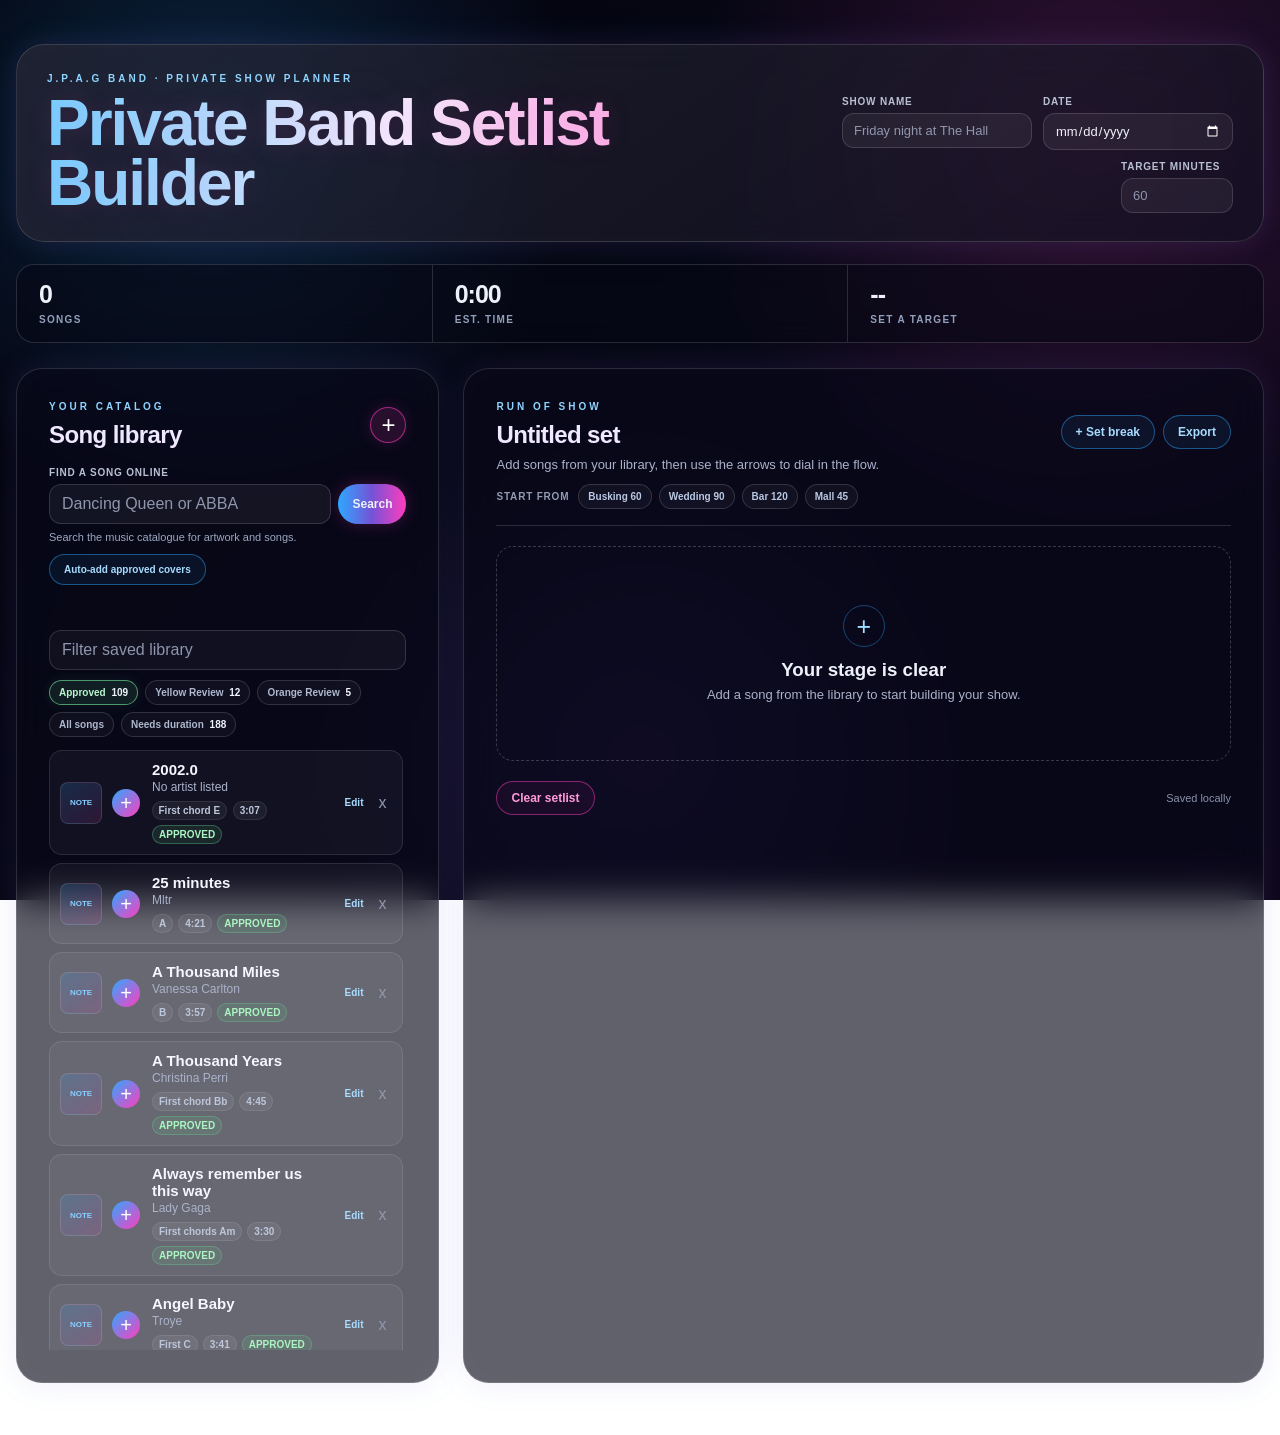
==== commit 15a3e9f6: "Add review category tabs" ====
--- a/band-setlist.html
+++ b/band-setlist.html
@@ -43,6 +43,12 @@
               <input id="song-duration" type="text" placeholder="Duration (3:45)" inputmode="numeric" />
               <input id="song-tempo" type="number" placeholder="BPM" min="1" max="400" />
             </div>
+            <select id="song-status" aria-label="Song status">
+              <option value="approved">Approved (green)</option>
+              <option value="yellow">Yellow review</option>
+              <option value="orange">Orange review</option>
+              <option value="unmarked">Unmarked</option>
+            </select>
             <input id="song-performer" type="text" placeholder="Performer (Jazz, Gerald, duet...)" />
             <textarea id="song-notes" placeholder="Notes, capo, cues..." rows="2"></textarea>
             <div class="form-actions"><button id="cancel-song" class="text-button">Cancel</button><button id="save-song" class="primary-button">Add song</button></div>
@@ -58,6 +64,8 @@
           <div class="search-wrap"><input id="library-search" type="search" placeholder="Filter saved library" /></div>
           <div class="library-filters" aria-label="Song library filters">
             <button id="show-approved" class="filter-button is-active" aria-pressed="true">Approved <span id="approved-count"></span></button>
+            <button id="show-yellow" class="filter-button filter-yellow" aria-pressed="false">Yellow Review <span id="yellow-count"></span></button>
+            <button id="show-orange" class="filter-button filter-orange" aria-pressed="false">Orange Review <span id="orange-count"></span></button>
             <button id="show-all" class="filter-button" aria-pressed="false">All songs</button>
             <button id="show-missing-duration" class="filter-button" aria-pressed="false">Needs duration <span id="missing-duration-count"></span></button>
           </div>
@@ -98,7 +106,7 @@
         <div class="song-artwork"><img alt="" hidden /><span aria-hidden="true">NOTE</span></div>
         <button class="add-song" title="Add to setlist" aria-label="Add to setlist">+</button>
         <div class="song-info"><h3></h3><p class="artist"></p><div class="song-meta"></div><button class="duration-button" hidden>Add duration</button></div>
-        <div class="song-card-actions"><button class="approve-song" title="Move to approved songs" hidden>Approve</button><button class="review-yellow" title="Mark for yellow review" hidden>Yellow</button><button class="review-orange" title="Mark for orange review" hidden>Orange</button><button class="edit-song" title="Edit song" aria-label="Edit song">Edit</button><button class="delete-song" title="Delete song" aria-label="Delete song">x</button></div>
+        <div class="song-card-actions"><button class="edit-song" title="Edit song" aria-label="Edit song">Edit</button><button class="delete-song" title="Delete song" aria-label="Delete song">x</button></div>
       </article>
     </template>
     <script src="band-songs-data.js"></script>
--- a/band-setlist.css
+++ b/band-setlist.css
@@ -14,3 +14,4 @@
 .setlist-heading { align-items:end; margin-bottom:8px; }.heading-actions { display:flex; flex-wrap:wrap; justify-content:end; gap:8px; }.instruction { margin-bottom:12px; color:var(--muted); font-size:13px; }.template-bar { display:flex; flex-wrap:wrap; align-items:center; gap:7px; margin-bottom:16px; }.template-bar span { margin-right:2px; color:#919bb3; font-size:10px; font-weight:700; letter-spacing:.08em; text-transform:uppercase; }.template-button { border:1px solid rgba(255,255,255,.14); border-radius:999px; padding:6px 9px; color:#b9c8e4; background:rgba(255,255,255,.04); font-size:10px; font-weight:700; }.template-button:hover { border-color:rgba(46,168,255,.6); color:#fff; }.setlist { margin:0; padding:0; list-style:none; border-top:1px solid rgba(255,255,255,.14); }.set-item { display:grid; grid-template-columns:42px 1fr auto; align-items:center; gap:14px; min-height:73px; padding:12px 0; border-bottom:1px solid rgba(255,255,255,.1); }.set-item[draggable="true"],.break-item[draggable="true"] { cursor:grab; }.set-item.is-dragging,.break-item.is-dragging { opacity:.42; }.set-item.is-drag-over,.break-item.is-drag-over { border-top:2px solid var(--cyan); }.track-number { color:#8fd4ff; font-size:12px; font-weight:800; text-align:center; }.set-item h3 { margin:0; color:#f7f7ff; font-size:17px; }.set-item p { margin:3px 0 0; color:var(--muted); font-size:13px; }.set-notes { color:#aeb6ca!important; font-size:11px!important; font-style:italic; }.item-actions { display:flex; align-items:center; gap:4px; }.drag-handle { padding:5px 4px; color:#9badc8; font-size:8px; font-weight:800; letter-spacing:.08em; user-select:none; }.item-actions button { width:30px; height:30px; border:1px solid rgba(255,255,255,.15); border-radius:9px; color:#cdd5e8; background:rgba(255,255,255,.04); }.item-actions button:hover { border-color:var(--cyan); color:#fff; }.item-actions .remove { color:#ff91d3; border-color:rgba(255,61,190,.3); }.break-item { display:flex; align-items:center; gap:12px; padding:12px 0; color:#cfb9e7; font-size:10px; font-weight:800; letter-spacing:.16em; }.break-item::before,.break-item::after { height:1px; flex:1; content:""; background:linear-gradient(90deg,transparent,rgba(117,82,214,.7),transparent); }.break-item button { border:0; color:#a8afc1; background:none; }.empty-setlist { margin:20px 0; padding:58px 20px; border:1px dashed rgba(255,255,255,.2); border-radius:17px; text-align:center; color:var(--muted); }.empty-setlist.is-drag-over { border-color:var(--cyan); background:rgba(46,168,255,.08); }.empty-setlist h3 { margin-bottom:6px; color:#eef0fa; }.empty-setlist p { margin-bottom:0; font-size:13px; }.empty-mark { display:grid; width:42px; height:42px; place-items:center; margin:0 auto 12px; border:1px solid rgba(46,168,255,.38); border-radius:50%; color:#9adfff; font-size:25px; }.setlist-footer { display:flex; justify-content:space-between; align-items:center; margin-top:18px; }.setlist-footer p { margin:0; color:#8992a9; font-size:11px; }.is-over { color:#ff9bda!important; }
 @media (max-width:860px) { .app-shell { width:min(100% - 28px,1280px); padding-top:25px; }.topbar { align-items:start; flex-direction:column; }.show-details { justify-content:start; }.workspace { grid-template-columns:1fr; }.song-library { max-height:300px; } }
 @media (max-width:560px) { .topbar,.library-panel,.setlist-panel { padding:20px; border-radius:21px; }.stats div { padding:12px 11px; }.stats span { font-size:20px; }.setlist-heading { align-items:start; flex-direction:column; }.heading-actions { justify-content:start; }.show-details input { width:min(100%,230px); }.set-item { grid-template-columns:31px 1fr; }.item-actions { grid-column:2; }.setlist-footer { align-items:start; flex-direction:column; gap:13px; } }
+.song-form select { width:100%; margin-bottom:8px; border:1px solid var(--line); border-radius:12px; padding:10px 12px; color:var(--text); background:#16182a; outline:none; }.song-form select:focus { border-color:var(--cyan); box-shadow:0 0 0 3px rgba(46,168,255,.14); }.filter-yellow.is-active { border-color:rgba(255,226,106,.58); color:#ffe98b; background:rgba(255,226,106,.12); box-shadow:0 0 14px rgba(255,226,106,.1); }.filter-orange.is-active { border-color:rgba(255,167,89,.6); color:#ffc285; background:rgba(255,145,65,.12); box-shadow:0 0 14px rgba(255,145,65,.1); }
